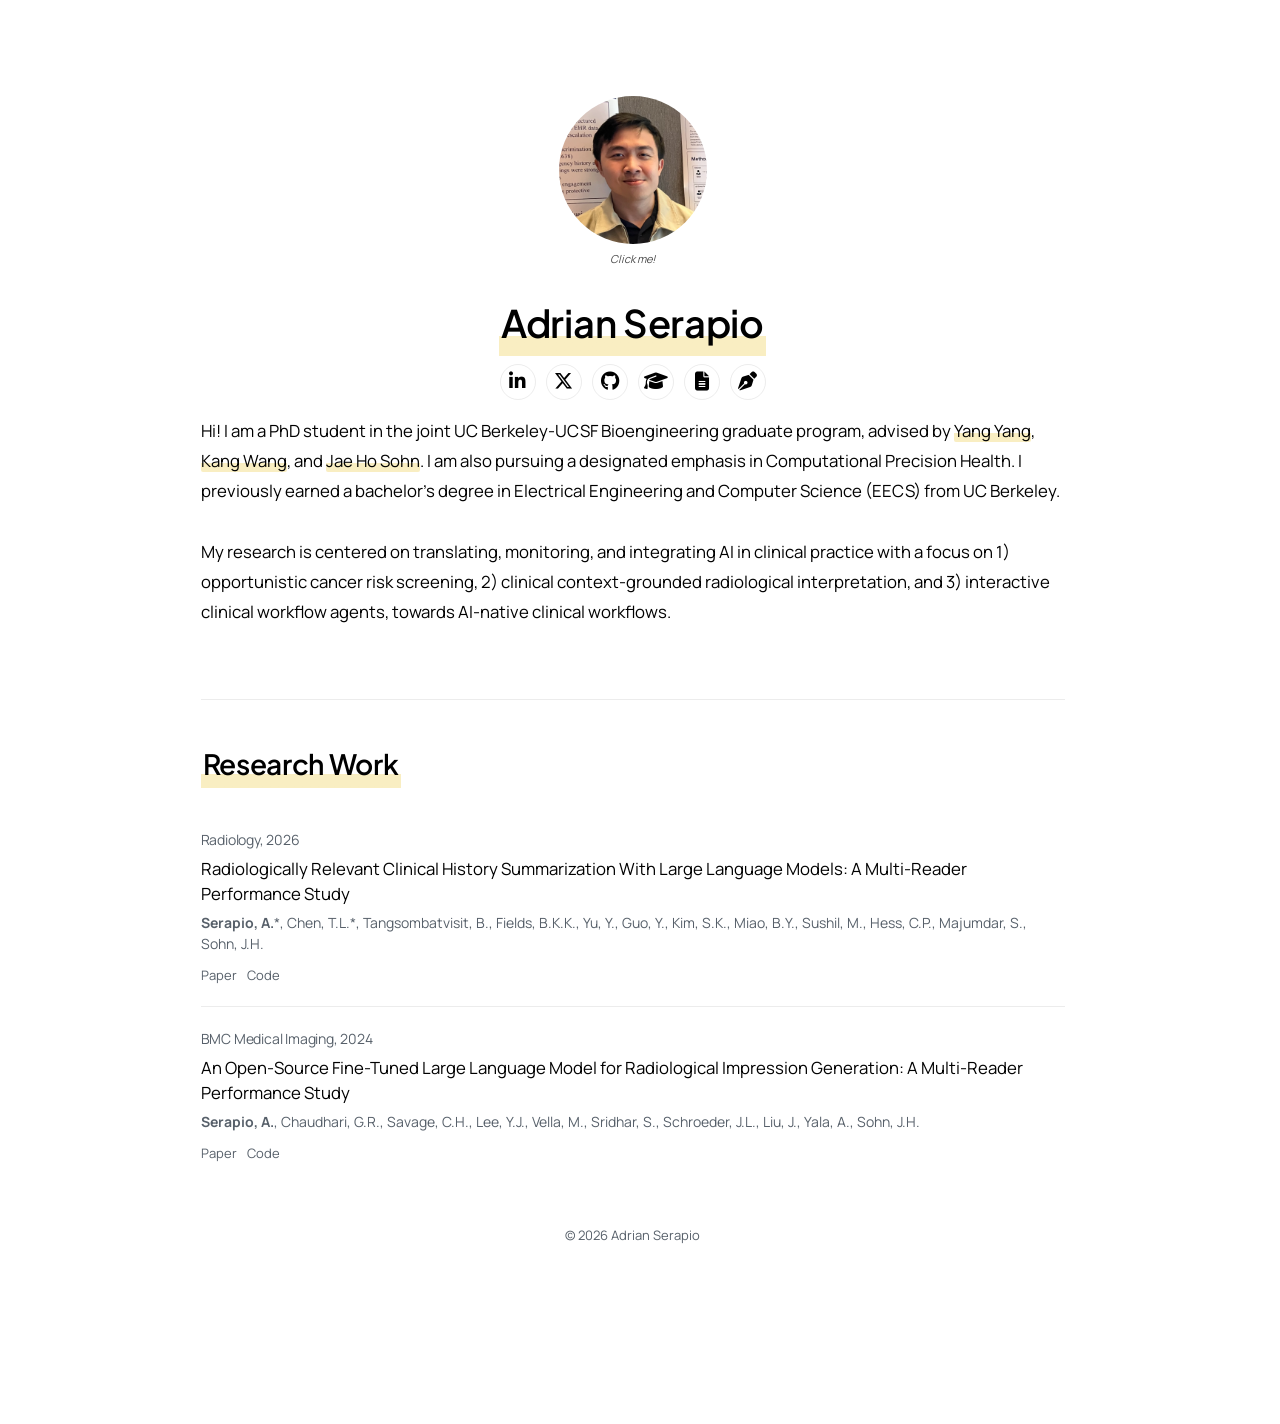
==== index.html @ 8bcde7a4 "Update bio" ====
<!DOCTYPE html>
<html lang="en">
<head>
  <meta charset="utf-8" />

  <title>Adrian Serapio</title>

  <!-- Favicon (all platforms) -->
  <link rel="icon" href="favicon.ico" sizes="any" />
  <link rel="icon" type="image/png" href="favicon.png?v=6" />
  <link rel="apple-touch-icon" href="apple-touch-icon-v2.png" />

  <meta name="viewport" content="width=device-width, initial-scale=1" />
  <meta name="description" content="Adrian Serapio is a UC Berkeley–UCSF Bioengineering PhD student building AI-native clinical workflows." />
  <meta name="color-scheme" content="light" />

  <!-- Canonical -->
  <link rel="canonical" href="https://adtserapio.github.io/" />

  <!-- Open Graph (no Twitter tags) -->
  <meta property="og:type" content="website" />
  <meta property="og:locale" content="en_US" />
  <meta property="og:site_name" content="Adrian Serapio" />
  <meta property="og:title" content="Adrian Serapio" />
  <meta property="og:description" content="Adrian Serapio is a UC Berkeley–UCSF Bioengineering PhD student building AI-native clinical workflows." />
  <meta property="og:url" content="https://adtserapio.github.io/" />
  <meta property="og:image" content="https://adtserapio.github.io/preview.png" />
  <meta property="og:image:width" content="1200" />
  <meta property="og:image:height" content="630" />

  <!-- Structured data -->
  <script type="application/ld+json">
  {
    "@context": "https://schema.org",
    "@type": "Person",
    "name": "Adrian Serapio",
    "url": "https://adtserapio.github.io/",
    "image": "https://adtserapio.github.io/Photo.png",
    "jobTitle": "PhD Student, Bioengineering (UC Berkeley–UCSF)",
    "description": "Researcher building AI-Native Clinical Workflows",
    "affiliation": [
      { "@type": "Organization", "name": "University of California, Berkeley" },
      { "@type": "Organization", "name": "University of California, San Francisco" }
    ],
    "sameAs": [
      "https://www.linkedin.com/in/adrian-serapio",
      "https://scholar.google.com/citations?user=acDFpiQAAAAJ",
      "https://github.com/adtserapio"
    ]
  }
  </script>

<!-- Google Fonts: Manrope -->
  <link rel="preconnect" href="https://fonts.googleapis.com" />
  <link rel="preconnect" href="https://fonts.gstatic.com" crossorigin />
  <link href="https://fonts.googleapis.com/css2?family=Plus+Jakarta+Sans:wght@400;500;550;600;700&family=Manrope:wght@400;500;600;700&display=swap" rel="stylesheet" />

  <!-- Preload critical assets -->
  <link rel="preload" href="click_me.jpg" as="image" />
  <link rel="preload" href="choose_me.jpg" as="image" />
  <link rel="preload" href="love_me.jpg" as="image" />
  <link rel="preload" href="https://cdnjs.cloudflare.com/ajax/libs/font-awesome/6.5.2/css/all.min.css" as="style" crossorigin="anonymous" />
  <link rel="preload" href="https://cdnjs.cloudflare.com/ajax/libs/font-awesome/6.5.2/webfonts/fa-brands-400.woff2" as="font" type="font/woff2" crossorigin="anonymous" />
  <link rel="preload" href="https://cdnjs.cloudflare.com/ajax/libs/font-awesome/6.5.2/webfonts/fa-solid-900.woff2" as="font" type="font/woff2" crossorigin="anonymous" />

  <!-- Icons -->
  <link rel="stylesheet" href="https://cdnjs.cloudflare.com/ajax/libs/font-awesome/6.5.2/css/all.min.css" integrity="sha512-SnH5WK+bZxgPHs44uWIX+LLJAJ9/2PkPKZ5QiAj6Ta86w+fsb2TkcmfRyVX3pBnMFcV7oQPJkl9QevSCWr3W6A==" crossorigin="anonymous" referrerpolicy="no-referrer" />


  <style>
    :root {
      --bg: #ffffff;
      --fg: #000000;
      --muted: #57606a;
      --accent: #e6b800;
      --highlight: color-mix(in oklab, var(--accent) 24%, transparent);
      --highlight-hover: color-mix(in oklab, var(--accent) 42%, transparent);
      --card-border: rgba(13, 17, 23, 0.08);
      --maxw: 960px;
      --padx: 40px;
    }




    .ascii-video-wrap {
      position: fixed;
      top: 0;
      right: 0;
      bottom: 0;
      left: calc(300px + var(--maxw) - 200px);
      z-index: 0;
      pointer-events: none;
      user-select: none;
      display: flex;
      align-items: center;
      justify-content: center;
      overflow: hidden;
      /* Opaque bg matching the page so the video's flat background can blend
         into it (mix-blend-mode blends within this stacking context, not the
         whole page). Makes the video rectangle seamless. */
      background: var(--bg);
    }
    .ascii-video-wrap video {
      /* Scales with viewport width above the 1400px breakpoint instead of
         capping at a fixed 350px, so large/high-res screens get a bigger
         heart. Ratio (575/350 ≈ 1.643) kept consistent between the two. */
      max-width: clamp(350px, 22vw, 620px);
      max-height: clamp(575px, 36vw, 1020px);
      object-fit: contain;
      opacity: 1;
      /* white bg + multiply: the flat video background resolves exactly to
         the page bg, so its edge is invisible. */
      mix-blend-mode: multiply;
    }
    @media (max-width: 1400px) {
      .ascii-video-wrap {
        position: relative;
        left: 0;
        top: auto;
        right: auto;
        bottom: auto;
        width: 100%;
        justify-content: center;
        padding: 0 0 40px;
      }
      .ascii-video-wrap video {
        max-width: 220px;
        max-height: 360px;
      }
    }

    * { box-sizing: border-box; }
    html {
      overflow-y: scroll;
      scrollbar-gutter: stable;
      background: var(--bg);
    }
    html, body { height: 100%; }

    body {
      margin: 0;
      color: var(--fg);
      background: var(--bg);
      font: 16px/1.7 "Manrope", -apple-system, BlinkMacSystemFont, "Segoe UI", Roboto, Helvetica Neue, Arial, sans-serif;
      -webkit-font-smoothing: antialiased;
      -moz-osx-font-smoothing: grayscale;
    }

    a {
      color: var(--fg);
      text-decoration: none;
      background-image: linear-gradient(transparent 62%, var(--highlight) 62%);
      background-repeat: no-repeat;
      transition: background-image 0.2s ease;
      border-radius: 2px;
    }
    a:hover {
      background-image: linear-gradient(transparent 62%, var(--highlight-hover) 62%);
    }
    a:focus-visible {
      outline: 2px solid color-mix(in oklab, var(--accent) 70%, transparent);
      outline-offset: 3px;
      border-radius: 6px;
    }



    /* -----------------------------
       Page layout
    ------------------------------ */
    .wrap {
      max-width: var(--maxw);
      margin: 0;
      padding: 60px 40px 80px 240px;
      position: relative;
      z-index: 2;
    }
    @media (max-width: 1400px) {
      .wrap {
        padding: 40px 48px 12px;
        margin: 0 auto;
      }
      .wrap .toprow { align-items: center; margin-top: 24px; }
      .wrap .toprow > div { align-items: center; }
      .wrap h1 { text-align: center; }
      .wrap nav.links { justify-content: center; }
      .wrap .intro { text-align: left; }
      .wrap footer { text-align: center; margin-top: 24px; }
    }

    header {
      margin-bottom: 40px;
      padding: 32px 0;
    }

    .toprow { display:flex; flex-direction:column; align-items:flex-start; gap:8px; text-align:left; }
    .toprow > div { display:flex; flex-direction:column; align-items:flex-start; }
    .links { margin-top: 8px; }

    .avatar-wrap {
      position: relative;
      z-index: 3;
      display: flex;
      flex-direction: column;
      align-items: center;
      gap: 6px;
      cursor: pointer;
    }
    .avatar-wrap img {
      width: 148px;
      height: 148px;
      object-fit: cover;
      border-radius: 50%;
    }
    .avatar-wrap .click-hint {
      font-size: 11px;
      opacity: 0.7;
      font-style: italic;
      text-align: center;
      width: 148px;
      height: 3em;
    }

    h1 {
      margin: 0;
      font-size: clamp(30px, 4.5vw, 38px);
      letter-spacing: -0.3px;
      font-weight: 600;
      color: var(--fg);
      font-family: "Plus Jakarta Sans", sans-serif;
      display: inline-block;
      background-image: linear-gradient(transparent 70%, var(--highlight) 70%);
      background-repeat: no-repeat;
      padding: 0 2px;
    }

    .links { display:flex; gap:10px; }
    .icon {
      display:inline-flex;
      align-items:center;
      justify-content:center;
      width:36px;
      height:36px;
      border-radius:50%;
      background: transparent;
      border: 1px solid var(--card-border);
      background-image: none;
      transition: border-color 0.2s ease, background-color 0.2s ease, color 0.2s ease;
    }
    .icon {
      text-decoration: none;
    }
    .icon:hover {
      border-color: var(--accent);
      background-color: var(--accent);
      color: #fff;
      text-decoration: none;
      background-image: none;
    }
    .icon i { font-size: 19px; line-height: 1; }

    .intro {
      font-size: 1.05rem;
      margin: 16px 0 0;
      line-height: 1.8;
      color: var(--fg);
      text-align: left;
    }

    .bio-emphasis {
      font-weight: 500;
      color: color-mix(in oklab, var(--fg) 86%, var(--accent) 14%);
      background-image: linear-gradient(transparent 62%, var(--highlight) 62%);
      background-repeat: no-repeat;
      border-radius: 2px;
      padding: 0 1px;
    }

    hr {
      height: 1px;
      border: 0;
      background: var(--card-border);
      margin: 0 0 40px;
    }

    section {
      padding: 0;
    }

    h2 {
      margin: 0 0 4px;
      font-size: clamp(22px, 3vw, 28px);
      letter-spacing: -0.3px;
      color: var(--fg);
      font-weight: 600;
      font-family: "Plus Jakarta Sans", sans-serif;
      display: inline-block;
      background-image: linear-gradient(transparent 70%, var(--highlight) 70%);
      background-repeat: no-repeat;
      padding: 0 2px;
    }

    .pubs {
      margin-top: 16px;
    }
    .pub {
      padding: 20px 0;
      margin-bottom: 0;
    }
    .pub + .pub {
      border-top: 1px solid var(--card-border);
    }
    .pub .venue {
      color: var(--muted);
      font-size: 14px;
      letter-spacing: -0.2px;
      font-weight: 400;
      margin-bottom: 4px;
      font-family: "Manrope", -apple-system, BlinkMacSystemFont, sans-serif;
    }
    .pub .title {
      font-weight: 400;
      margin: 4px 0 6px;
      line-height: 1.5;
      color: var(--fg);
      font-size: 1.05rem;
    }
    .pub .title a {
      color: inherit;
      background-image: none;
    }
    .pub .title a:hover {
      background-image: linear-gradient(transparent 62%, var(--highlight-hover) 62%);
    }
    .pub .authors {
      color: var(--muted);
      font-size: 14px;
      line-height: 1.5;
    }
    .pub .links { margin-top: 10px; display:flex; gap:10px; flex-wrap:wrap; }
    .pub .links a {
      padding: 0;
      font-size: 13px;
      font-weight: 400;
      color: var(--muted);
      border: none;
      background-image: none;
      transition: color 0.2s ease, background-image 0.2s ease;
      display: inline;
      font-family: "Manrope", -apple-system, BlinkMacSystemFont, sans-serif;
    }
    .pub .links a:hover {
      color: var(--fg);
      background-image: linear-gradient(transparent 62%, var(--highlight-hover) 62%);
    }

    footer {
      margin-top: 32px;
      color: var(--muted);
      font-size: 13px;
      text-align: left;
      padding: 16px 0;
    }

  </style>
</head>

<body>
  <div class="wrap">
    <header>
      <div class="toprow">
        <div class="avatar-wrap" id="avatar-toggle">
          <img src="click_me.jpg" alt="Portrait of Adrian Serapio" draggable="false" />
          <span class="click-hint">Click me!</span>
        </div>
        <div>
          <h1>Adrian Serapio</h1>
          <nav class="links" aria-label="profiles">
          <!-- LinkedIn -->
          <a class="icon" href="https://www.linkedin.com/in/adrian-serapio" target="_blank" rel="noopener" aria-label="LinkedIn">
            <i class="fa-brands fa-linkedin-in" aria-hidden="true"></i>
          </a>
          <!-- X (Twitter) -->
          <a class="icon" href="https://x.com/adtserapio" target="_blank" rel="noopener" aria-label="X (Twitter)">
            <i class="fa-brands fa-x-twitter" aria-hidden="true"></i>
          </a>
          <!-- GitHub -->
          <a class="icon" href="https://github.com/adtserapio" target="_blank" rel="noopener" aria-label="GitHub">
            <i class="fa-brands fa-github" aria-hidden="true"></i>
          </a>
          <!-- Google Scholar -->
          <a class="icon" href="https://scholar.google.com/citations?user=acDFpiQAAAAJ" target="_blank" rel="noopener" aria-label="Google Scholar">
            <i class="fa-solid fa-graduation-cap" aria-hidden="true"></i>
          </a>
          <!-- Resume PDF -->
          <a class="icon" href="Resume.pdf" target="_blank" rel="noopener" aria-label="Resume PDF">
            <i class="fa-solid fa-file-lines" aria-hidden="true"></i>
          </a>
          <!-- Blog -->
          <a class="icon" href="blog/index.html" aria-label="Blog">
            <i class="fa-solid fa-pen-nib" aria-hidden="true"></i>
          </a>
          </nav>
        </div>
      </div>

      <p class="intro">
Hi! I am a PhD student in the joint UC Berkeley-UCSF Bioengineering graduate program, advised by
<a href="https://profiles.ucsf.edu/yang.yang" target="_blank" rel="noopener">Yang Yang</a>, <a href="https://profiles.ucsf.edu/kang.wang" target="_blank" rel="noopener">Kang Wang</a>, and <a href="https://profiles.ucsf.edu/jae.sohn" target="_blank" rel="noopener">Jae Ho Sohn</a>.
I am also pursuing a designated emphasis in Computational Precision Health. I previously earned a bachelor’s degree in Electrical Engineering and Computer Science (EECS)
from UC Berkeley. 
<br/> <br/>
My research is centered on translating, monitoring, and integrating AI in clinical practice with a focus on 
1) opportunistic cancer risk screening, 
2) clinical context-grounded radiological interpretation, and 
3) interactive clinical workflow agents, 
towards AI-native clinical workflows.
      </p>
    </header>

    <hr />

    <section aria-labelledby="pubs-heading">
      <h2 id="pubs-heading">Research Work</h2>
      <div class="pubs" id="pubs"></div>
    </section>

    <footer style="user-select:none;">
      <span>© <span id="year"></span> Adrian Serapio</span>
    </footer>
  </div>

  <!-- ASCII animation video (right side on desktop, below content on mobile) -->
  <div class="ascii-video-wrap" aria-hidden="true">
    <video id="ascii-video" autoplay muted loop playsinline></video>
  </div>
  <script>
    document.getElementById('ascii-video').src = 'heart_ascii_light.mp4';
  </script>


  <script>
    const publications = [
      {
        title: "Radiologically Relevant Clinical History Summarization With Large Language Models: A Multi-Reader Performance Study",
        authors: "<strong>Serapio, A.</strong>*, Chen, T.L.*, Tangsombatvisit, B., Fields, B.K.K., Yu, Y., Guo, Y., Kim, S.K., Miao, B.Y., Sushil, M., Hess, C.P., Majumdar, S., Sohn, J.H.",
        venue: "Radiology, 2026",
        links: [
          { label: "Paper", href: "https://doi.org/10.1148/radiol.253238" },
          { label: "Code", href: "https://github.com/bdrad/llm-radiological-clinical-history-summarization" }
        ]
      },
      {
        title: "An Open-Source Fine-Tuned Large Language Model for Radiological Impression Generation: A Multi-Reader Performance Study",
        authors: "<strong>Serapio, A.</strong>, Chaudhari, G.R., Savage, C.H., Lee, Y.J., Vella, M., Sridhar, S., Schroeder, J.L., Liu, J., Yala, A., Sohn, J.H.",
        venue: "BMC Medical Imaging, 2024",
        links: [
          { label: "Paper", href: "https://doi.org/10.1186/s12880-024-01435-w" },
          { label: "Code", href: "https://github.com/bdrad/radiological-report-impression-generation" }
        ]
      }
    ];

    const $pubs = document.getElementById('pubs');
    const pubItem = (p) => {
      const paperLink = p.links?.find(l => l.label === 'Paper');
      const titleHtml = paperLink
        ? `<a href="${paperLink.href}" target="_blank" rel="noopener">${p.title}</a>`
        : p.title;
      return `
      <div class="pub">
        <div class="venue">${p.venue}</div>
        <div class="title">${titleHtml}</div>
        <div class="authors">${p.authors}</div>
        ${p.links?.length ? `<div class="links">${p.links.map(l => `<a href="${l.href}" target="_blank" rel="noopener">${l.label}</a>`).join('')}</div>` : ''}
      </div>`;
    };

    $pubs.innerHTML = publications.map(pubItem).join('');

    document.getElementById('year').textContent = new Date().getFullYear();


    // Avatar click toggle
    (function() {
      var wrap = document.getElementById('avatar-toggle');
      var img = wrap.querySelector('img');
      var hint = wrap.querySelector('.click-hint');
      var photos = ['click_me.jpg', 'choose_me.jpg', 'love_me.jpg'];
      var hints = ['Click me!', 'Choose me!', 'Love me!<br>- Meredith Grey'];
      var clickCount = 0;
      wrap.addEventListener('click', function() {
        clickCount++;
        var idx = clickCount % photos.length;
        img.src = photos[idx];
        hint.innerHTML = hints[idx];
      });
    })();
  </script>
</body>
</html>
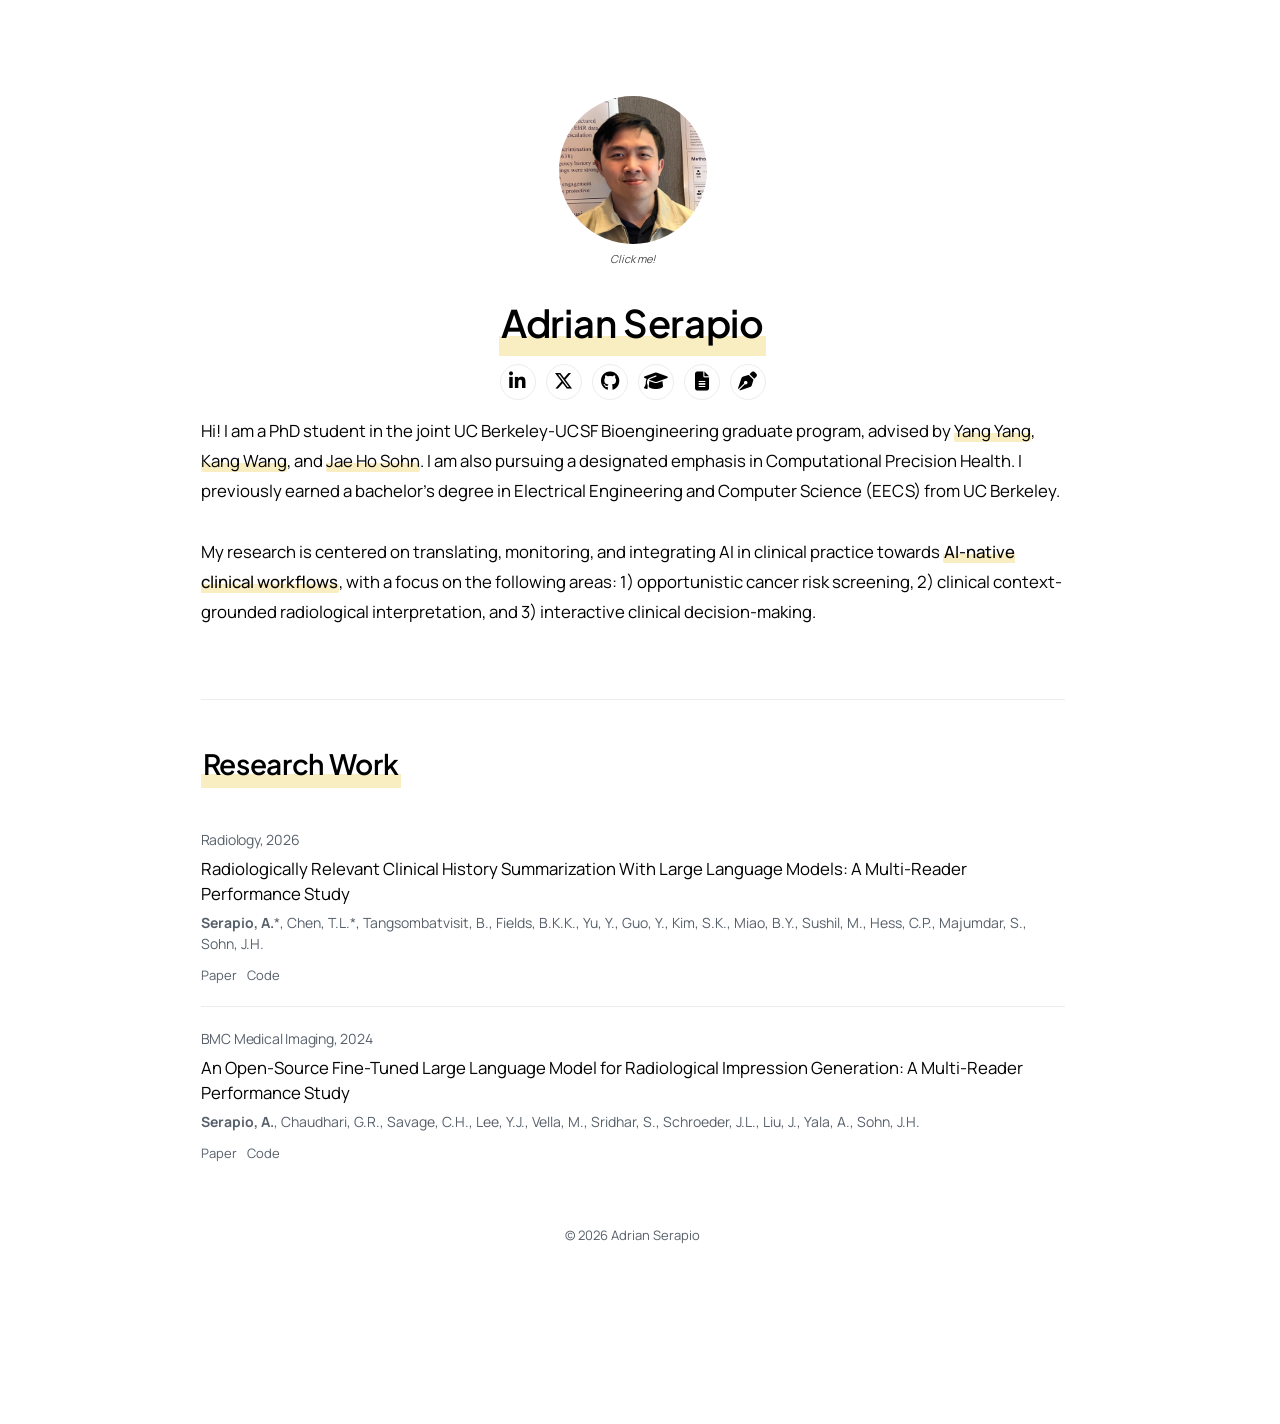
==== commit d202f74b: "Update bio and highlights" ====
--- a/index.html
+++ b/index.html
@@ -411,11 +411,11 @@
 I am also pursuing a designated emphasis in Computational Precision Health. I previously earned a bachelor’s degree in Electrical Engineering and Computer Science (EECS)
 from UC Berkeley. 
 <br/> <br/>
-My research is centered on translating, monitoring, and integrating AI in clinical practice with a focus on 
+My research is centered on translating, monitoring, and integrating AI in clinical practice towards <span class="bio-emphasis">AI-native clinical workflows</span>, with a focus on the following areas:
 1) opportunistic cancer risk screening, 
 2) clinical context-grounded radiological interpretation, and 
-3) interactive clinical workflow agents, 
-towards AI-native clinical workflows.
+3) interactive clinical decision-making. 
+
       </p>
     </header>
 
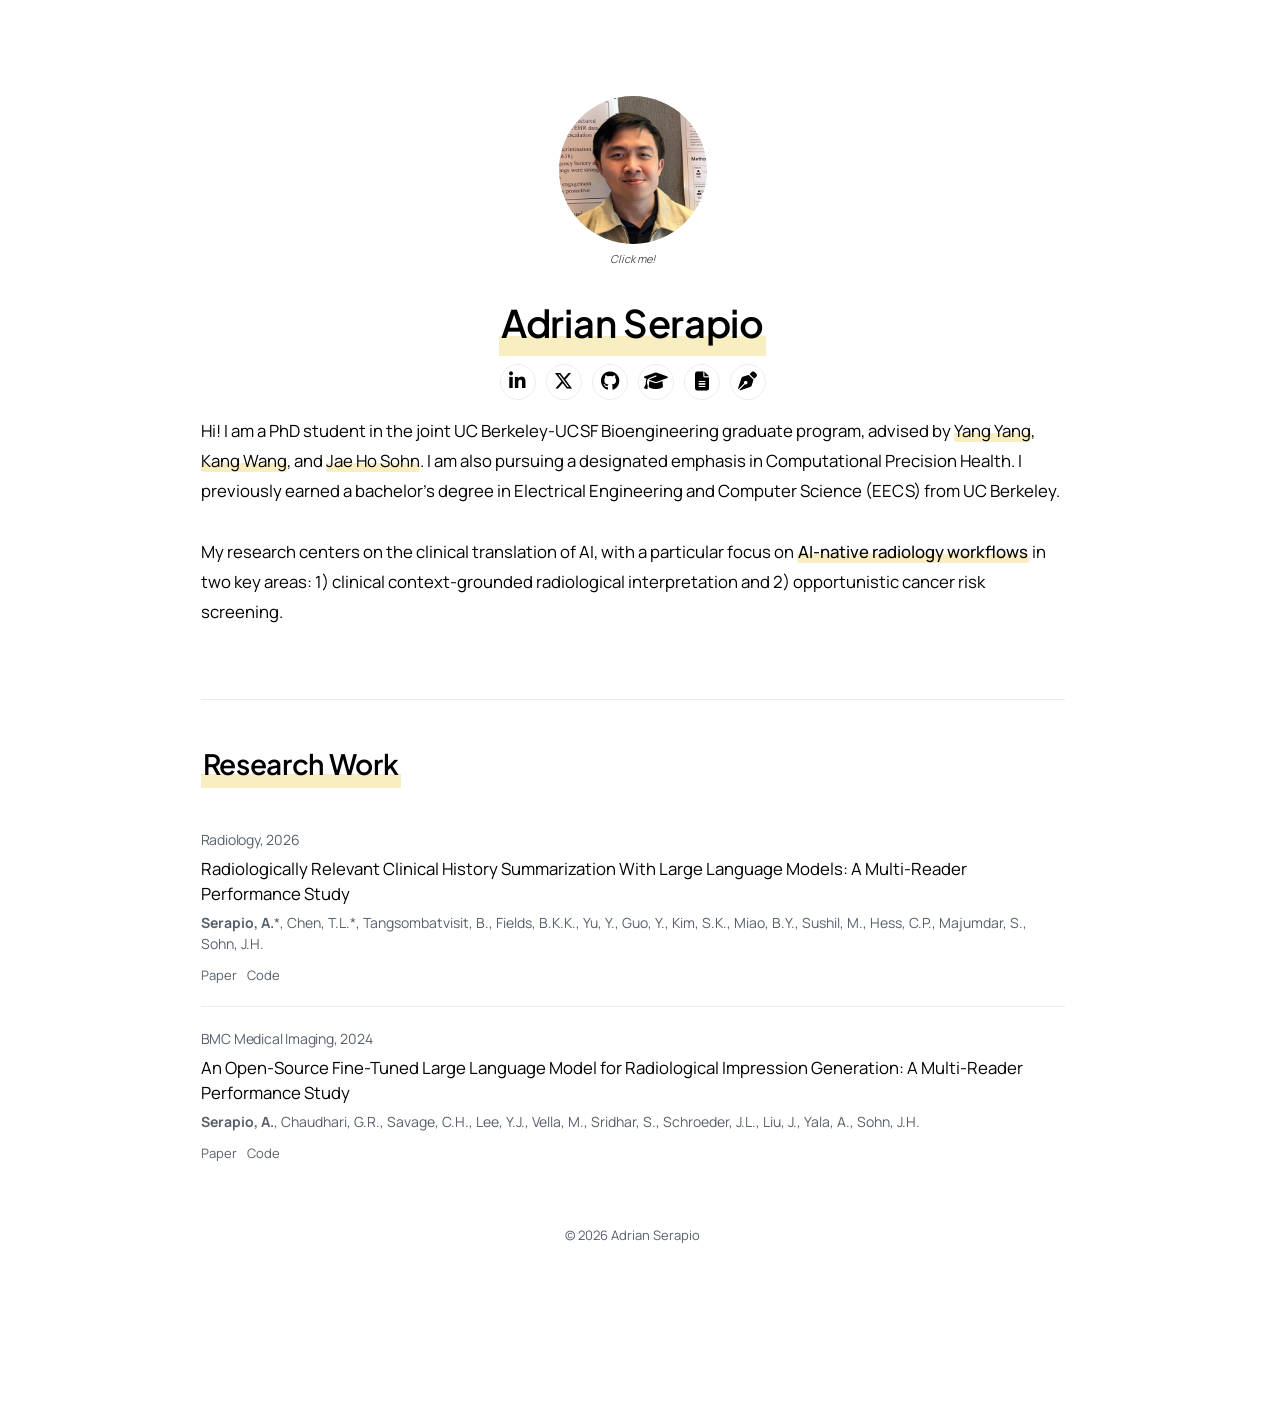
==== commit c8a25393: "Update bio" ====
--- a/index.html
+++ b/index.html
@@ -11,7 +11,7 @@
   <link rel="apple-touch-icon" href="apple-touch-icon-v2.png" />
 
   <meta name="viewport" content="width=device-width, initial-scale=1" />
-  <meta name="description" content="Adrian Serapio is a UC Berkeley–UCSF Bioengineering PhD student building AI-native clinical workflows." />
+  <meta name="description" content="Adrian Serapio is a UC Berkeley–UCSF Bioengineering PhD student building AI-native radiology workflows." />
   <meta name="color-scheme" content="light" />
 
   <!-- Canonical -->
@@ -22,7 +22,7 @@
   <meta property="og:locale" content="en_US" />
   <meta property="og:site_name" content="Adrian Serapio" />
   <meta property="og:title" content="Adrian Serapio" />
-  <meta property="og:description" content="Adrian Serapio is a UC Berkeley–UCSF Bioengineering PhD student building AI-native clinical workflows." />
+  <meta property="og:description" content="Adrian Serapio is a UC Berkeley–UCSF Bioengineering PhD student building AI-native radiology workflows." />
   <meta property="og:url" content="https://adtserapio.github.io/" />
   <meta property="og:image" content="https://adtserapio.github.io/preview.png" />
   <meta property="og:image:width" content="1200" />
@@ -37,7 +37,7 @@
     "url": "https://adtserapio.github.io/",
     "image": "https://adtserapio.github.io/Photo.png",
     "jobTitle": "PhD Student, Bioengineering (UC Berkeley–UCSF)",
-    "description": "Researcher building AI-Native Clinical Workflows",
+    "description": "Researcher building AI-Native Radiology Workflows",
     "affiliation": [
       { "@type": "Organization", "name": "University of California, Berkeley" },
       { "@type": "Organization", "name": "University of California, San Francisco" }
@@ -411,11 +411,8 @@
 I am also pursuing a designated emphasis in Computational Precision Health. I previously earned a bachelor’s degree in Electrical Engineering and Computer Science (EECS)
 from UC Berkeley. 
 <br/> <br/>
-My research is centered on translating, monitoring, and integrating AI in clinical practice towards <span class="bio-emphasis">AI-native clinical workflows</span>, with a focus on the following areas:
-1) opportunistic cancer risk screening, 
-2) clinical context-grounded radiological interpretation, and 
-3) interactive clinical decision-making. 
-
+My research centers on the clinical translation of AI, with a particular focus on <span class="bio-emphasis">AI-native radiology workflows</span> in two key areas:
+1) clinical context-grounded radiological interpretation and 2) opportunistic cancer risk screening.
       </p>
     </header>
 
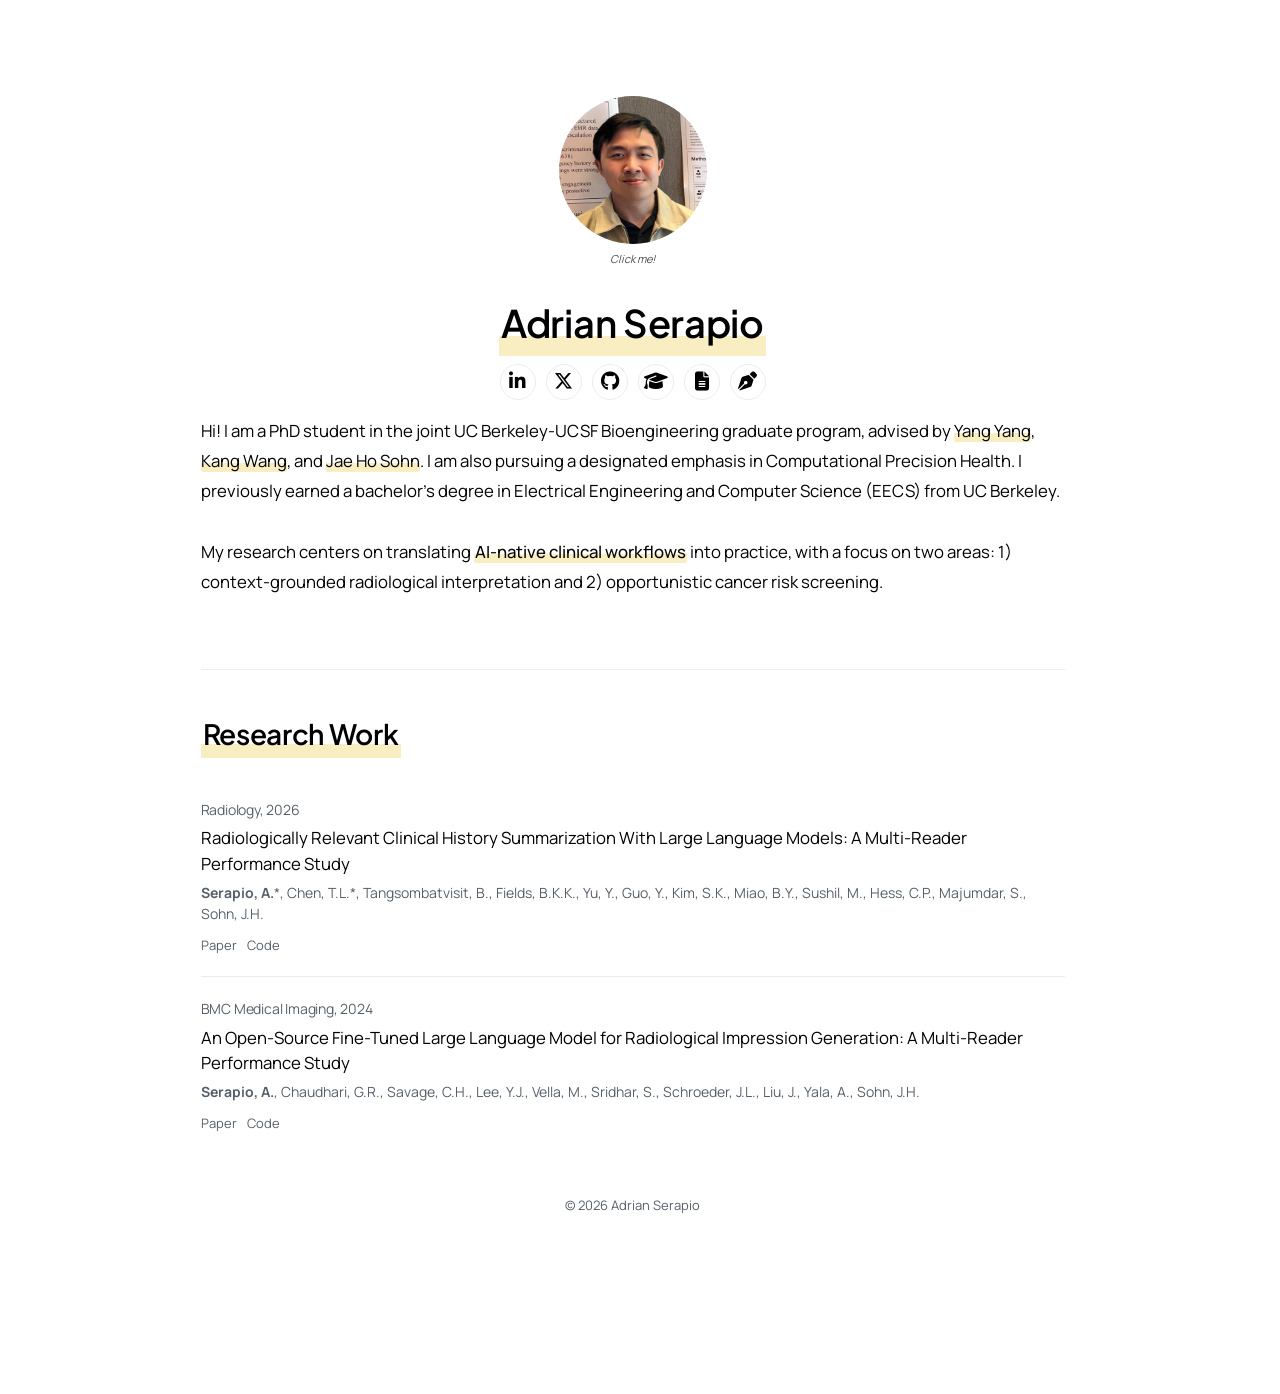
==== commit dcdc4a1f: "Update bio" ====
--- a/index.html
+++ b/index.html
@@ -11,7 +11,7 @@
   <link rel="apple-touch-icon" href="apple-touch-icon-v2.png" />
 
   <meta name="viewport" content="width=device-width, initial-scale=1" />
-  <meta name="description" content="Adrian Serapio is a UC Berkeley–UCSF Bioengineering PhD student building AI-native radiology workflows." />
+  <meta name="description" content="Adrian Serapio is a UC Berkeley–UCSF Bioengineering PhD student building AI-native clinical workflows." />
   <meta name="color-scheme" content="light" />
 
   <!-- Canonical -->
@@ -22,7 +22,7 @@
   <meta property="og:locale" content="en_US" />
   <meta property="og:site_name" content="Adrian Serapio" />
   <meta property="og:title" content="Adrian Serapio" />
-  <meta property="og:description" content="Adrian Serapio is a UC Berkeley–UCSF Bioengineering PhD student building AI-native radiology workflows." />
+  <meta property="og:description" content="Adrian Serapio is a UC Berkeley–UCSF Bioengineering PhD student building AI-native clinical workflows." />
   <meta property="og:url" content="https://adtserapio.github.io/" />
   <meta property="og:image" content="https://adtserapio.github.io/preview.png" />
   <meta property="og:image:width" content="1200" />
@@ -37,7 +37,7 @@
     "url": "https://adtserapio.github.io/",
     "image": "https://adtserapio.github.io/Photo.png",
     "jobTitle": "PhD Student, Bioengineering (UC Berkeley–UCSF)",
-    "description": "Researcher building AI-Native Radiology Workflows",
+    "description": "Researcher building AI-native clinical Workflows",
     "affiliation": [
       { "@type": "Organization", "name": "University of California, Berkeley" },
       { "@type": "Organization", "name": "University of California, San Francisco" }
@@ -411,8 +411,9 @@
 I am also pursuing a designated emphasis in Computational Precision Health. I previously earned a bachelor’s degree in Electrical Engineering and Computer Science (EECS)
 from UC Berkeley. 
 <br/> <br/>
-My research centers on the clinical translation of AI, with a particular focus on <span class="bio-emphasis">AI-native radiology workflows</span> in two key areas:
-1) clinical context-grounded radiological interpretation and 2) opportunistic cancer risk screening.
+My research centers on translating <span class="bio-emphasis">AI-native clinical workflows</span> into practice, with a focus on two areas: 
+1) context-grounded radiological interpretation 
+and 2) opportunistic cancer risk screening.
       </p>
     </header>
 
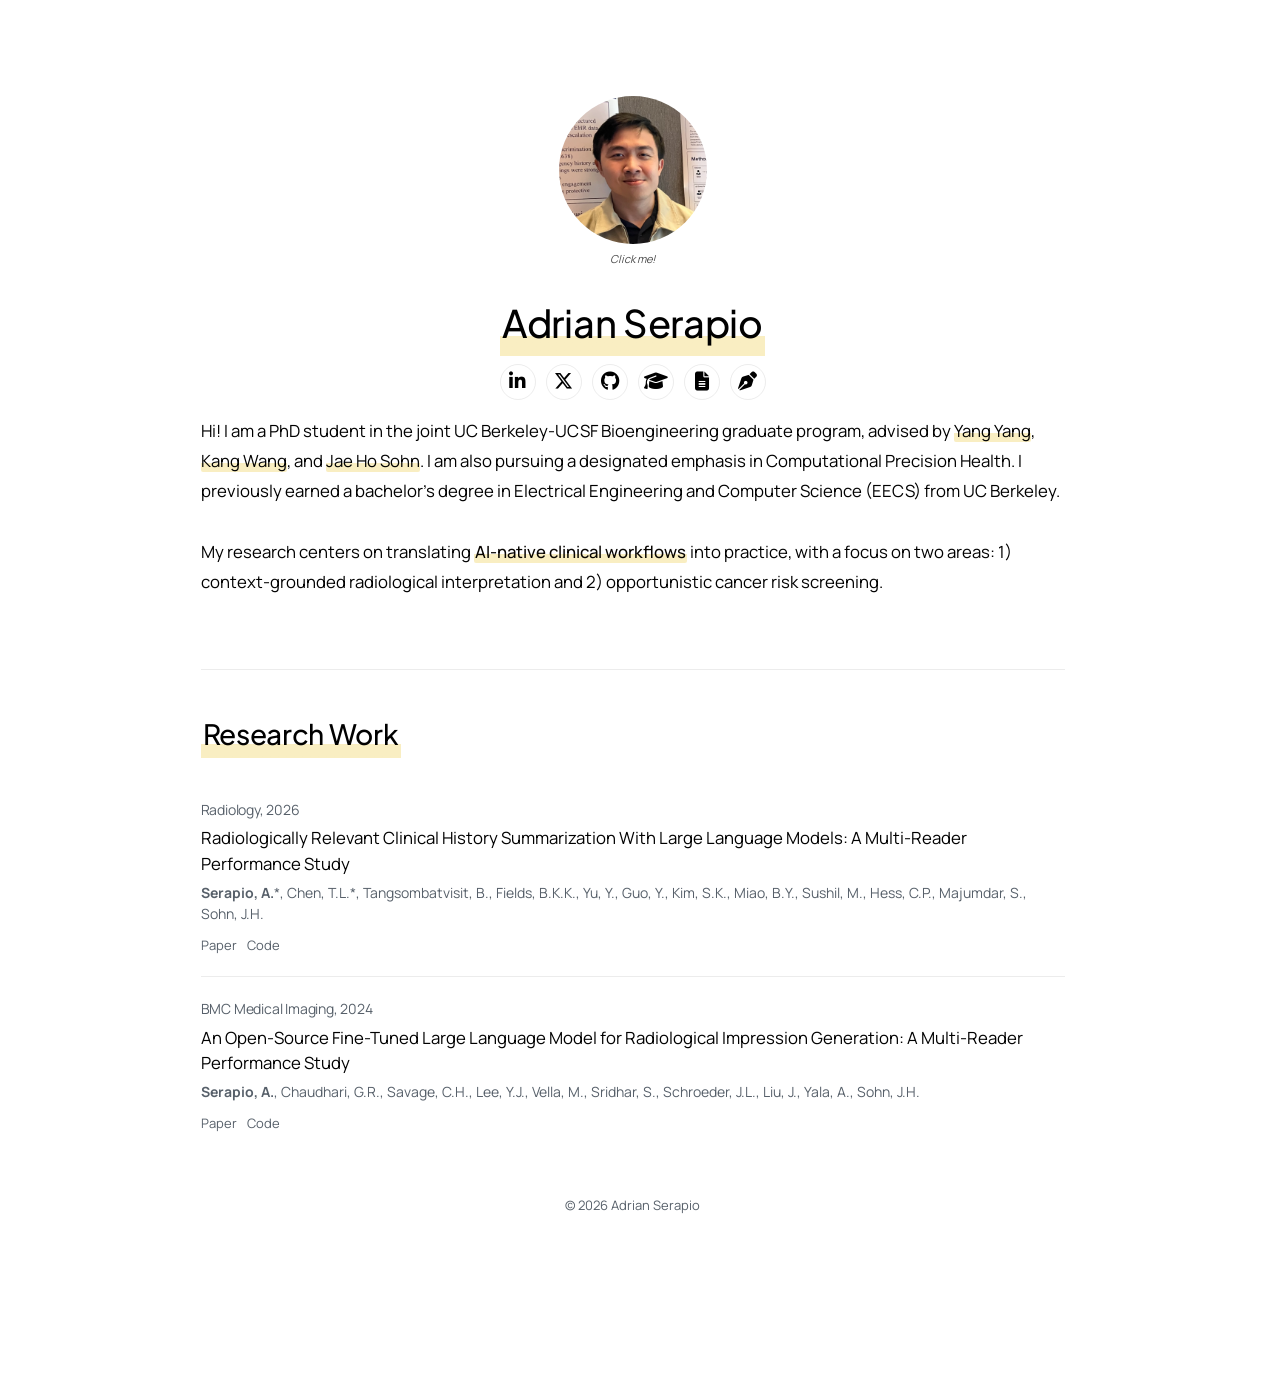
==== commit 0c1eed67: "Replace favicon with gold circle and anatomical heart icon Co-Authored-By: Claude Sonnet 5 <noreply@" ====
--- a/index.html
+++ b/index.html
@@ -6,9 +6,9 @@
   <title>Adrian Serapio</title>
 
   <!-- Favicon (all platforms) -->
-  <link rel="icon" href="favicon.ico" sizes="any" />
-  <link rel="icon" type="image/png" href="favicon.png?v=6" />
-  <link rel="apple-touch-icon" href="apple-touch-icon-v2.png" />
+  <link rel="icon" href="favicon.ico?v=7" sizes="any" />
+  <link rel="icon" type="image/png" href="favicon.png?v=7" />
+  <link rel="apple-touch-icon" href="apple-touch-icon-v2.png?v=7" />
 
   <meta name="viewport" content="width=device-width, initial-scale=1" />
   <meta name="description" content="Adrian Serapio is a UC Berkeley–UCSF Bioengineering PhD student building AI-native clinical workflows." />
@@ -226,7 +226,7 @@
       margin: 0;
       font-size: clamp(30px, 4.5vw, 38px);
       letter-spacing: -0.3px;
-      font-weight: 600;
+      font-weight: 500;
       color: var(--fg);
       font-family: "Plus Jakarta Sans", sans-serif;
       display: inline-block;
@@ -293,7 +293,7 @@
       font-size: clamp(22px, 3vw, 28px);
       letter-spacing: -0.3px;
       color: var(--fg);
-      font-weight: 600;
+      font-weight: 500;
       font-family: "Plus Jakarta Sans", sans-serif;
       display: inline-block;
       background-image: linear-gradient(transparent 70%, var(--highlight) 70%);
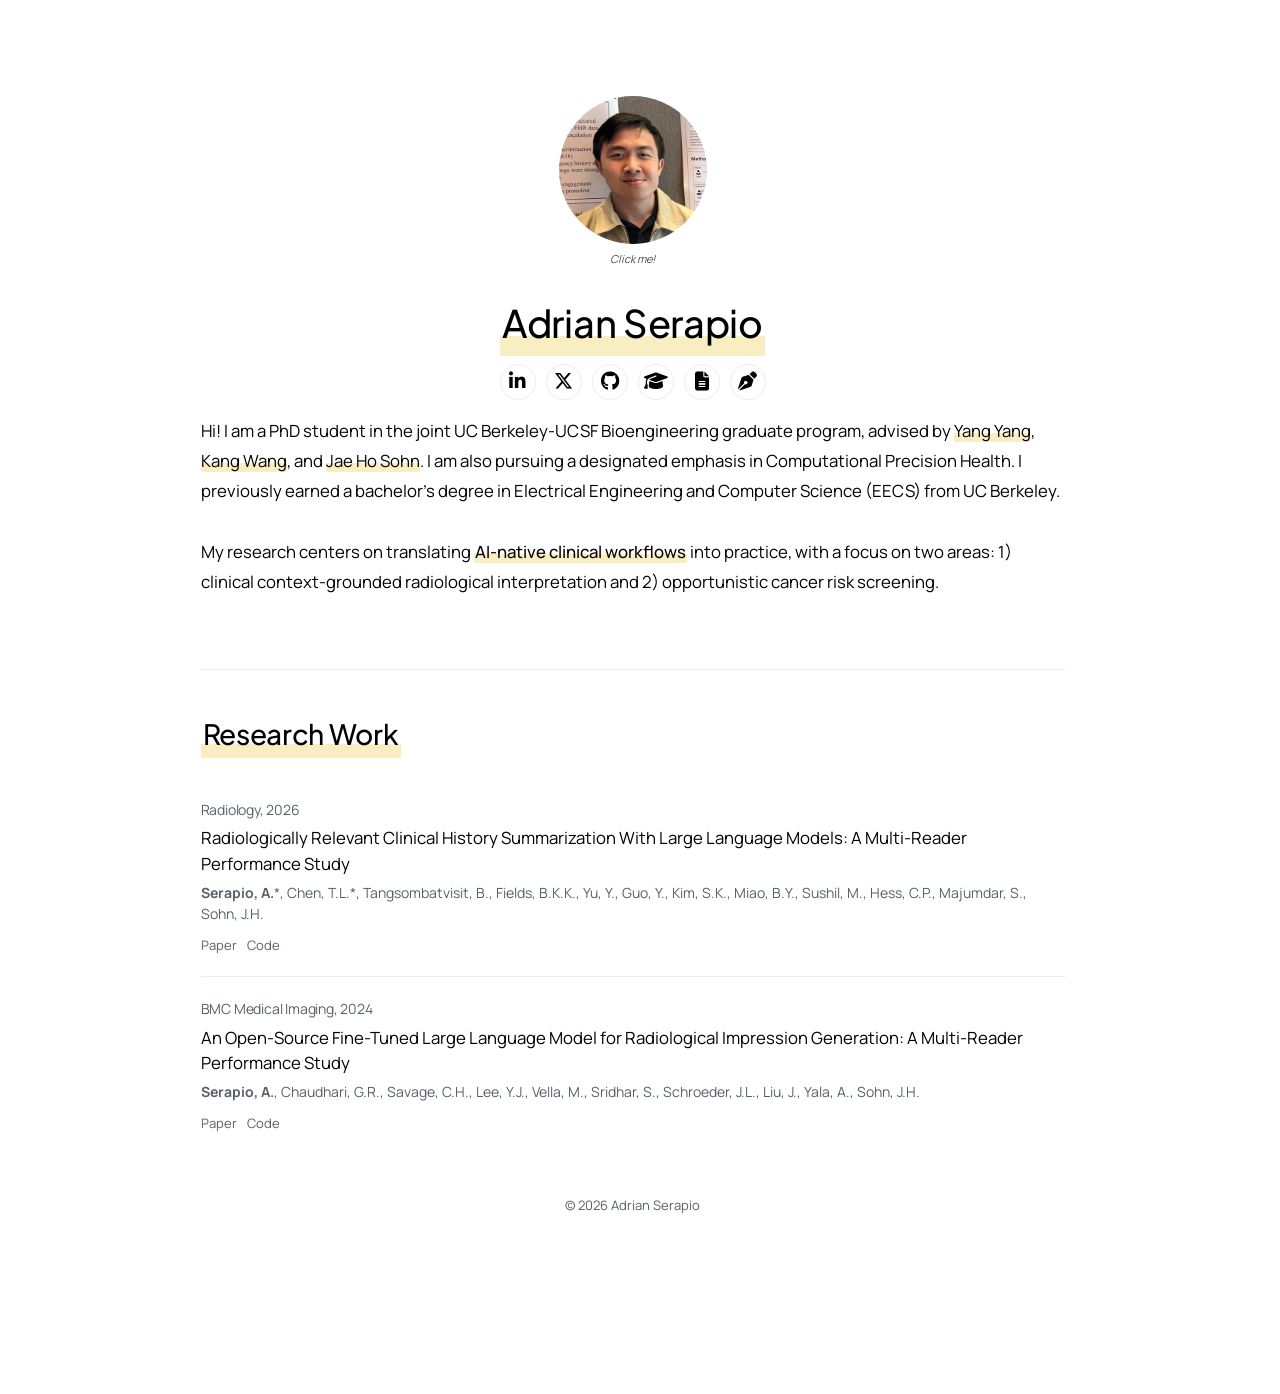
==== commit 8aa1a9d3: "Update bio Co-Authored-By: Claude Opus 5.5 <noreply@anthropic.com>" ====
--- a/index.html
+++ b/index.html
@@ -6,9 +6,10 @@
   <title>Adrian Serapio</title>
 
   <!-- Favicon (all platforms) -->
-  <link rel="icon" href="favicon.ico?v=7" sizes="any" />
-  <link rel="icon" type="image/png" href="favicon.png?v=7" />
-  <link rel="apple-touch-icon" href="apple-touch-icon-v2.png?v=7" />
+  <link rel="icon" href="favicon.ico?v=11" sizes="32x32" />
+  <link rel="icon" type="image/svg+xml" href="favicon.svg?v=11" />
+  <link rel="icon" type="image/png" href="favicon.png?v=11" />
+  <link rel="apple-touch-icon" href="apple-touch-icon-v2.png?v=11" />
 
   <meta name="viewport" content="width=device-width, initial-scale=1" />
   <meta name="description" content="Adrian Serapio is a UC Berkeley–UCSF Bioengineering PhD student building AI-native clinical workflows." />
@@ -412,7 +413,7 @@
 from UC Berkeley. 
 <br/> <br/>
 My research centers on translating <span class="bio-emphasis">AI-native clinical workflows</span> into practice, with a focus on two areas: 
-1) context-grounded radiological interpretation 
+1) clinical context-grounded radiological interpretation 
 and 2) opportunistic cancer risk screening.
       </p>
     </header>
